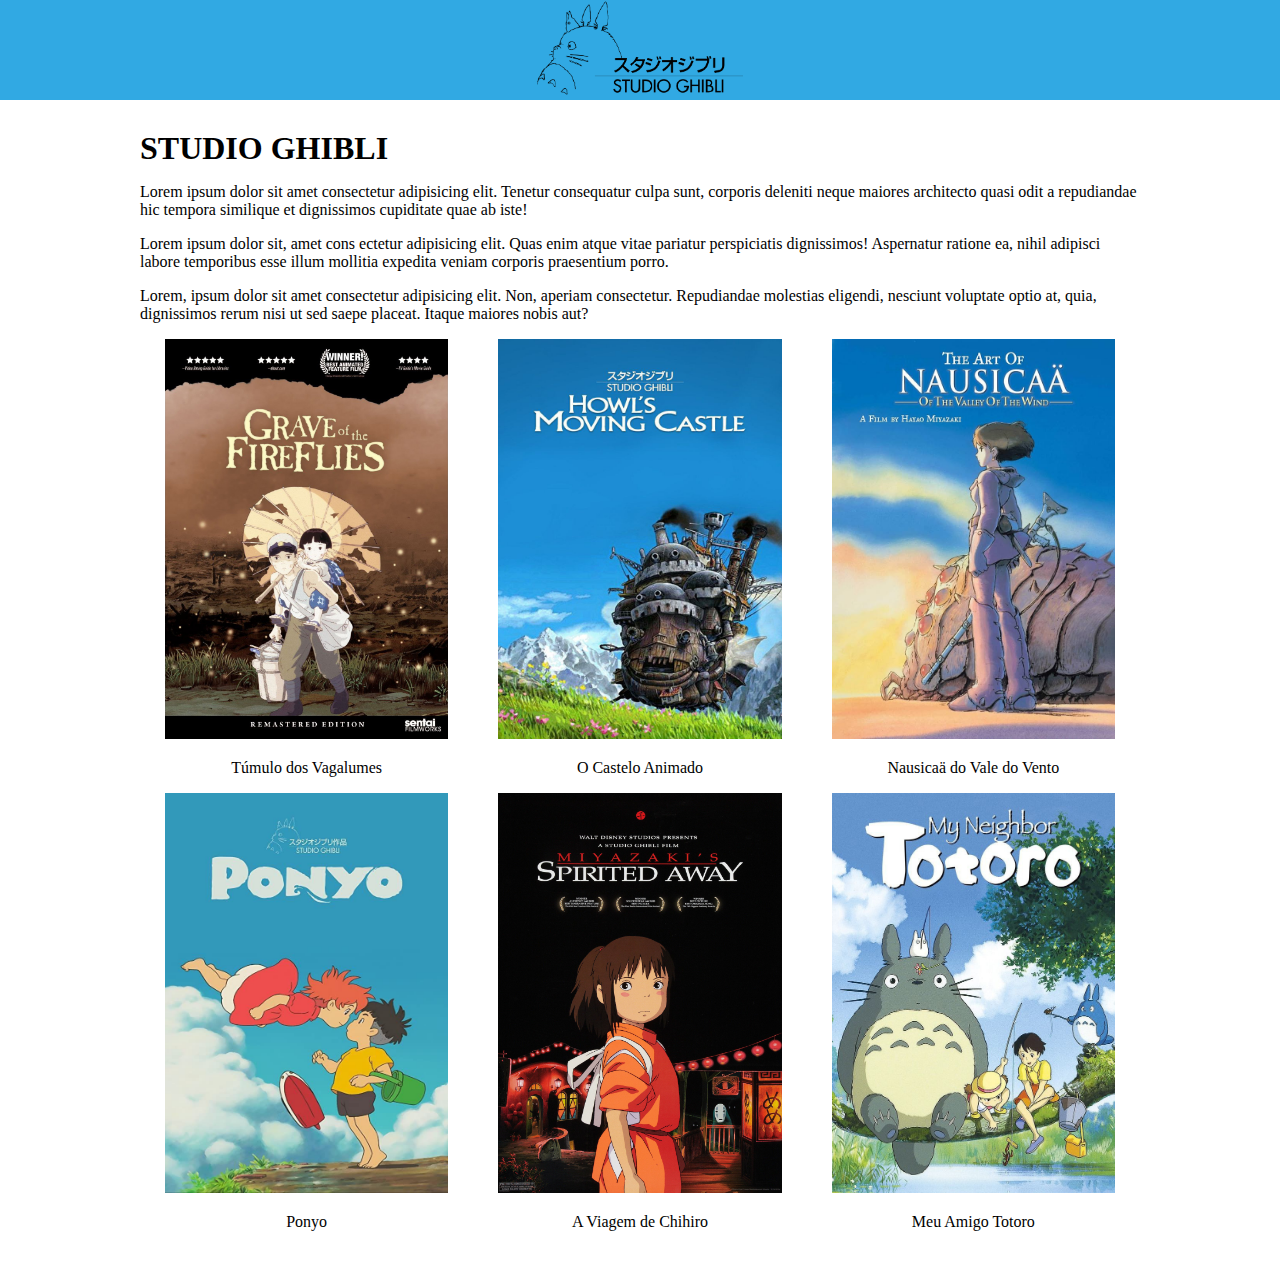
==== index.html @ 3653f4b9 "home" ====
<!DOCTYPE html>
<html lang="en">
<head>
    <meta charset="UTF-8">
    <meta name="viewport" content="width=device-width, initial-scale=1.0">
    <title>Pagina1</title>
    <link rel="stylesheet" href="./styles/index.css">
</head>
<body>

    <header>
        <img src="./images/pngwing.com.png" alt="">
    </header>
    <main>
        <article>
            <h1>STUDIO GHIBLI</h1>
            <p>
                Lorem ipsum dolor sit amet consectetur adipisicing elit. Tenetur consequatur culpa sunt, corporis deleniti neque maiores architecto quasi odit a repudiandae hic tempora similique et dignissimos cupiditate quae ab iste!
            </p>
            <p>
                Lorem ipsum dolor sit, amet cons ectetur adipisicing elit. Quas enim atque vitae pariatur perspiciatis dignissimos! Aspernatur ratione ea, nihil adipisci labore temporibus esse illum mollitia expedita veniam corporis praesentium porro.
            </p>
            <p>
                Lorem, ipsum dolor sit amet consectetur adipisicing elit. Non, aperiam consectetur. Repudiandae molestias eligendi, nesciunt voluptate optio at, quia, dignissimos rerum nisi ut sed saepe placeat. Itaque maiores nobis aut?
            </p>

            <div id="filmes">
                <div class="filme" id="1">
                    <img src="./images/filmes/Grave-of-the-Fireflies.jpg" alt="">
                    <p>Túmulo dos Vagalumes</p>
                </div>
                <div class="filme" id="2">
                    <img src="./images/filmes/Howls-Moving-Castle.jpeg" alt="">
                    <p>O Castelo Animado</p>
                    
                </div>
                <div class="filme" id="3">
                    <img src="./images/filmes/Nausicaä.jpg" alt="">
                    <p>Nausicaä do Vale do Vento</p>
                    
                </div>
                <div class="filme" id="4">
                    <img src="./images/filmes/Ponyo.jpeg" alt="">
                    <p>Ponyo</p>
                    
                </div>
                <div class="filme" id="5">
                    <img src="./images/filmes/Spirited-Away.jpg" alt="">
                    <p>A Viagem de Chihiro</p>
                    
                </div>
                <div class="filme" id="6">
                    <img src="./images/filmes/Totoro.jpeg" alt="">
                    <p>Meu Amigo Totoro</p>
                </div>
            </div>
        </article>
        <section>
            <img src="" alt="">
        </section>
    </main>
    
</body>
</html>
---- styles/index.css ----
@import url('../estilo.css');

:root {
    /* --fundo: #60A3BD; */
    --header: #31a9e3;
    --fundo: white;
    /* --header: #003566; */
}
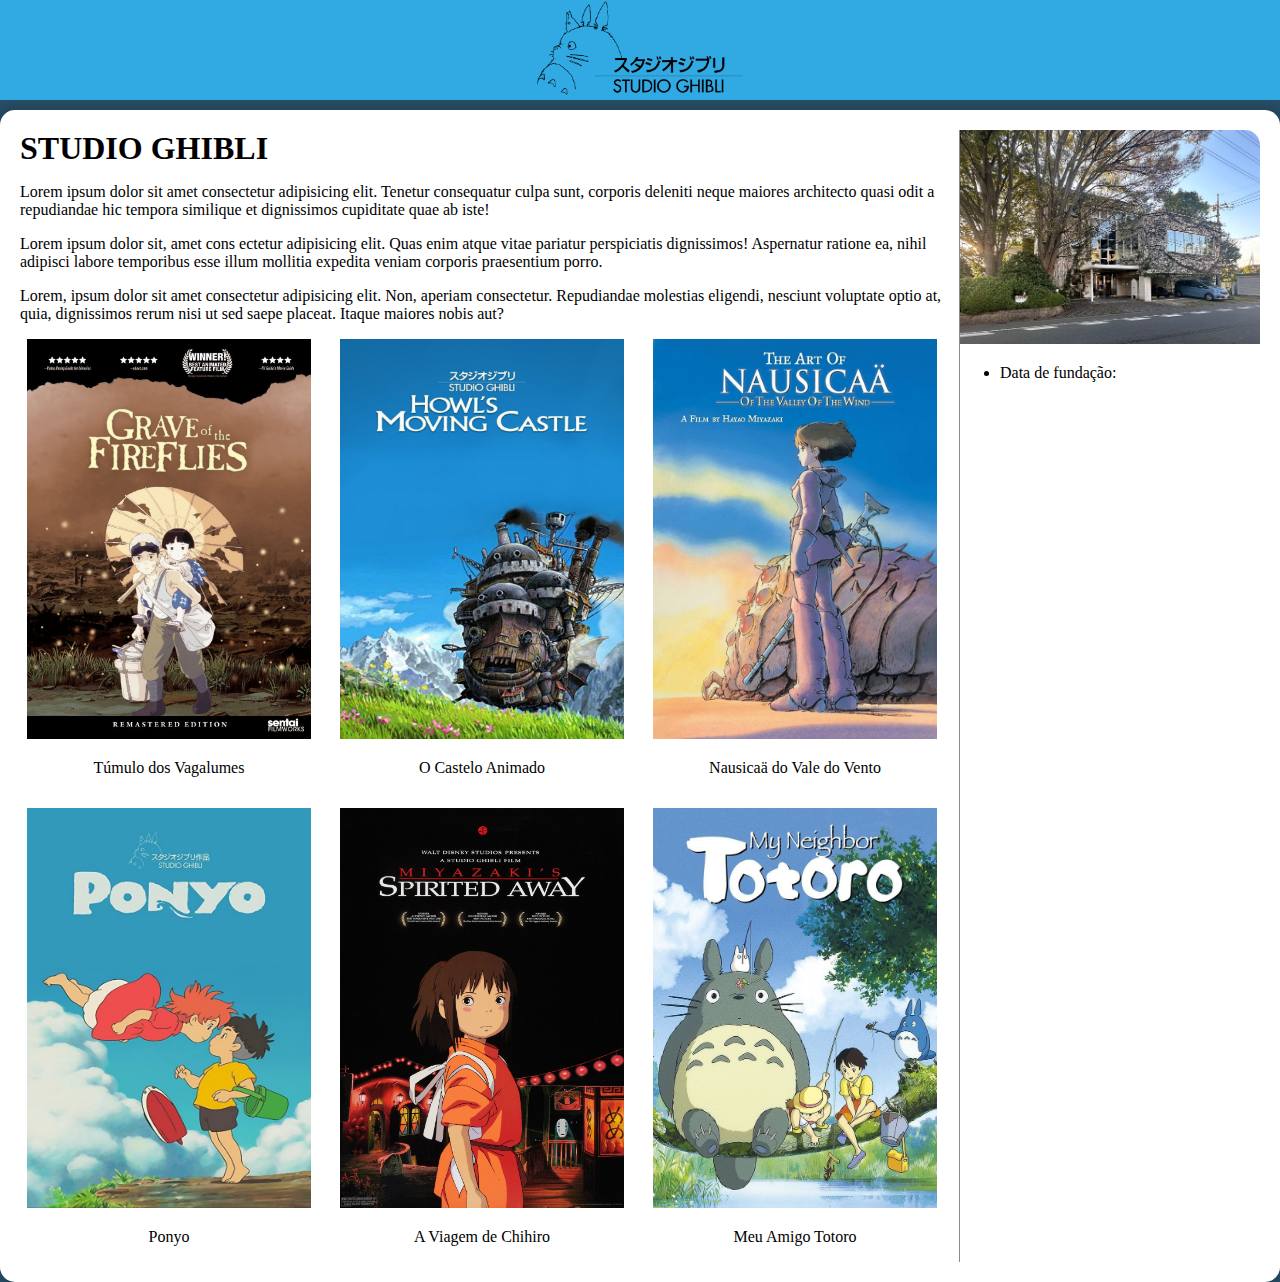
==== commit 6fa1bf4e: "home v2" ====
--- a/index.html
+++ b/index.html
@@ -56,7 +56,10 @@
             </div>
         </article>
         <section>
-            <img src="" alt="">
+            <img src="./images/Studio_Ghibli_studio_3.jpg" alt="">
+            <ul>
+                <li>Data de fundação: </li>
+            </ul>
         </section>
     </main>
     
--- a/styles/index.css
+++ b/styles/index.css
@@ -3,7 +3,7 @@
 :root {
     /* --fundo: #60A3BD; */
     --header: #31a9e3;
-    --fundo: white;
+    --fundo: #274c63;
     /* --header: #003566; */
 }
 
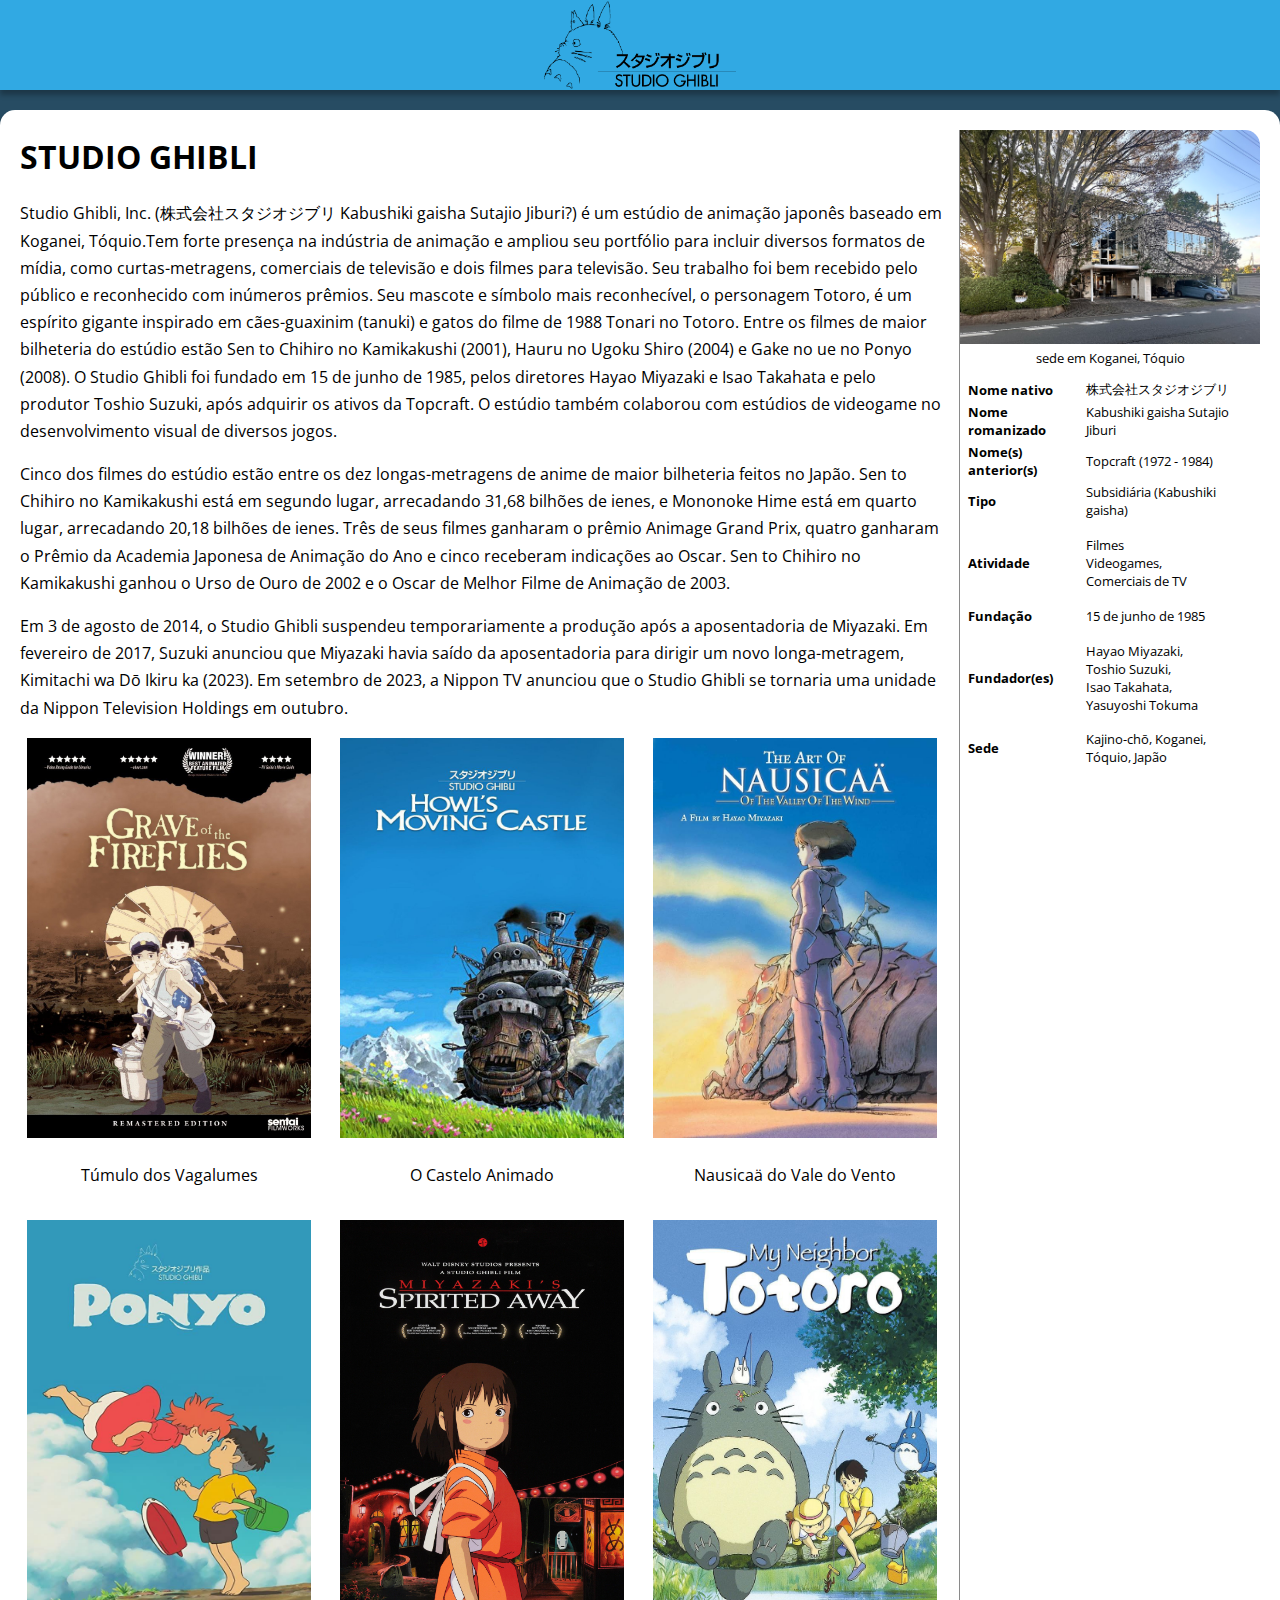
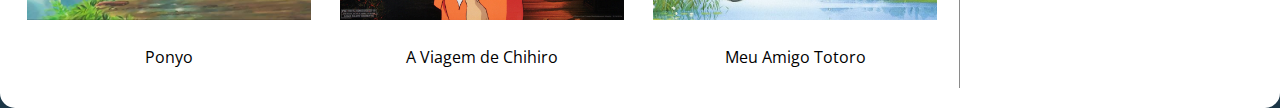
==== commit d208ccee: "novas paginas criadas e pagina principal finalizada" ====
--- a/index.html
+++ b/index.html
@@ -1,5 +1,5 @@
 <!DOCTYPE html>
-<html lang="en">
+<html lang="pt-br">
 <head>
     <meta charset="UTF-8">
     <meta name="viewport" content="width=device-width, initial-scale=1.0">
@@ -15,13 +15,13 @@
         <article>
             <h1>STUDIO GHIBLI</h1>
             <p>
-                Lorem ipsum dolor sit amet consectetur adipisicing elit. Tenetur consequatur culpa sunt, corporis deleniti neque maiores architecto quasi odit a repudiandae hic tempora similique et dignissimos cupiditate quae ab iste!
+                Studio Ghibli, Inc. (株式会社スタジオジブリ Kabushiki gaisha Sutajio Jiburi?) é um estúdio de animação japonês baseado em Koganei, Tóquio.Tem forte presença na indústria de animação e ampliou seu portfólio para incluir diversos formatos de mídia, como curtas-metragens, comerciais de televisão e dois filmes para televisão. Seu trabalho foi bem recebido pelo público e reconhecido com inúmeros prêmios. Seu mascote e símbolo mais reconhecível, o personagem Totoro, é um espírito gigante inspirado em cães-guaxinim (tanuki) e gatos do filme de 1988 Tonari no Totoro. Entre os filmes de maior bilheteria do estúdio estão Sen to Chihiro no Kamikakushi (2001), Hauru no Ugoku Shiro (2004) e Gake no ue no Ponyo (2008). O Studio Ghibli foi fundado em 15 de junho de 1985, pelos diretores Hayao Miyazaki e Isao Takahata e pelo produtor Toshio Suzuki, após adquirir os ativos da Topcraft. O estúdio também colaborou com estúdios de videogame no desenvolvimento visual de diversos jogos.
             </p>
             <p>
-                Lorem ipsum dolor sit, amet cons ectetur adipisicing elit. Quas enim atque vitae pariatur perspiciatis dignissimos! Aspernatur ratione ea, nihil adipisci labore temporibus esse illum mollitia expedita veniam corporis praesentium porro.
+                Cinco dos filmes do estúdio estão entre os dez longas-metragens de anime de maior bilheteria feitos no Japão. Sen to Chihiro no Kamikakushi está em segundo lugar, arrecadando 31,68 bilhões de ienes, e Mononoke Hime está em quarto lugar, arrecadando 20,18 bilhões de ienes. Três de seus filmes ganharam o prêmio Animage Grand Prix, quatro ganharam o Prêmio da Academia Japonesa de Animação do Ano e cinco receberam indicações ao Oscar. Sen to Chihiro no Kamikakushi ganhou o Urso de Ouro de 2002 e o Oscar de Melhor Filme de Animação de 2003. 
             </p>
             <p>
-                Lorem, ipsum dolor sit amet consectetur adipisicing elit. Non, aperiam consectetur. Repudiandae molestias eligendi, nesciunt voluptate optio at, quia, dignissimos rerum nisi ut sed saepe placeat. Itaque maiores nobis aut?
+                Em 3 de agosto de 2014, o Studio Ghibli suspendeu temporariamente a produção após a aposentadoria de Miyazaki. Em fevereiro de 2017, Suzuki anunciou que Miyazaki havia saído da aposentadoria para dirigir um novo longa-metragem, Kimitachi wa Dō Ikiru ka (2023). Em setembro de 2023, a Nippon TV anunciou que o Studio Ghibli se tornaria uma unidade da Nippon Television Holdings em outubro. 
             </p>
 
             <div id="filmes">
@@ -55,11 +55,56 @@
                 </div>
             </div>
         </article>
-        <section>
+        <section class="informacoes-adicionais">
             <img src="./images/Studio_Ghibli_studio_3.jpg" alt="">
-            <ul>
-                <li>Data de fundação: </li>
-            </ul>
+            <p>sede em Koganei, Tóquio</p>
+            <table>
+                <tr>
+                    <th>Nome nativo</th>   
+                    <td>株式会社スタジオジブリ </td>
+                </tr>
+                <tr>
+                    <th>Nome romanizado</th>
+                    <td> Kabushiki gaisha Sutajio Jiburi</td>
+                </tr>
+                <tr>
+                    <th>Nome(s) anterior(s)</th>
+                    <td>Topcraft (1972 - 1984)</td>
+                </tr>
+                <tr>
+                    <th>Tipo</th>
+                    <td>Subsidiária (Kabushiki gaisha)</td>
+                </tr>
+                <tr>
+                    <th>Atividade</th>
+                    <td> 
+                        <ul>	
+                            <li>Filmes</li>
+                            <li>Videogames,</li>
+                            <li>Comerciais de TV</li>
+                        </ul>
+                    </td>
+                </tr>
+                <tr>
+                    <th>Fundação</th>
+                    <td>15 de junho de 1985</td>
+                </tr>
+                <tr>
+                    <th>Fundador(es)</th>
+                    <td>
+                        <ul>
+                            <li>Hayao Miyazaki,</li>
+                            <li>Toshio Suzuki,</li>
+                            <li>Isao Takahata,</li>
+                            <li>Yasuyoshi Tokuma</li>
+                        </ul>
+                    </td>
+                </tr>
+                <tr>
+                    <th>Sede</th>
+                    <td>Kajino-chō, Koganei, Tóquio, Japão</td>
+                </tr>
+            </table>
         </section>
     </main>
     
--- a/styles/index.css
+++ b/styles/index.css
@@ -4,6 +4,8 @@
     /* --fundo: #60A3BD; */
     --header: #31a9e3;
     --fundo: #274c63;
+    --main: white;
+    --font-color: black;
     /* --header: #003566; */
 }
 
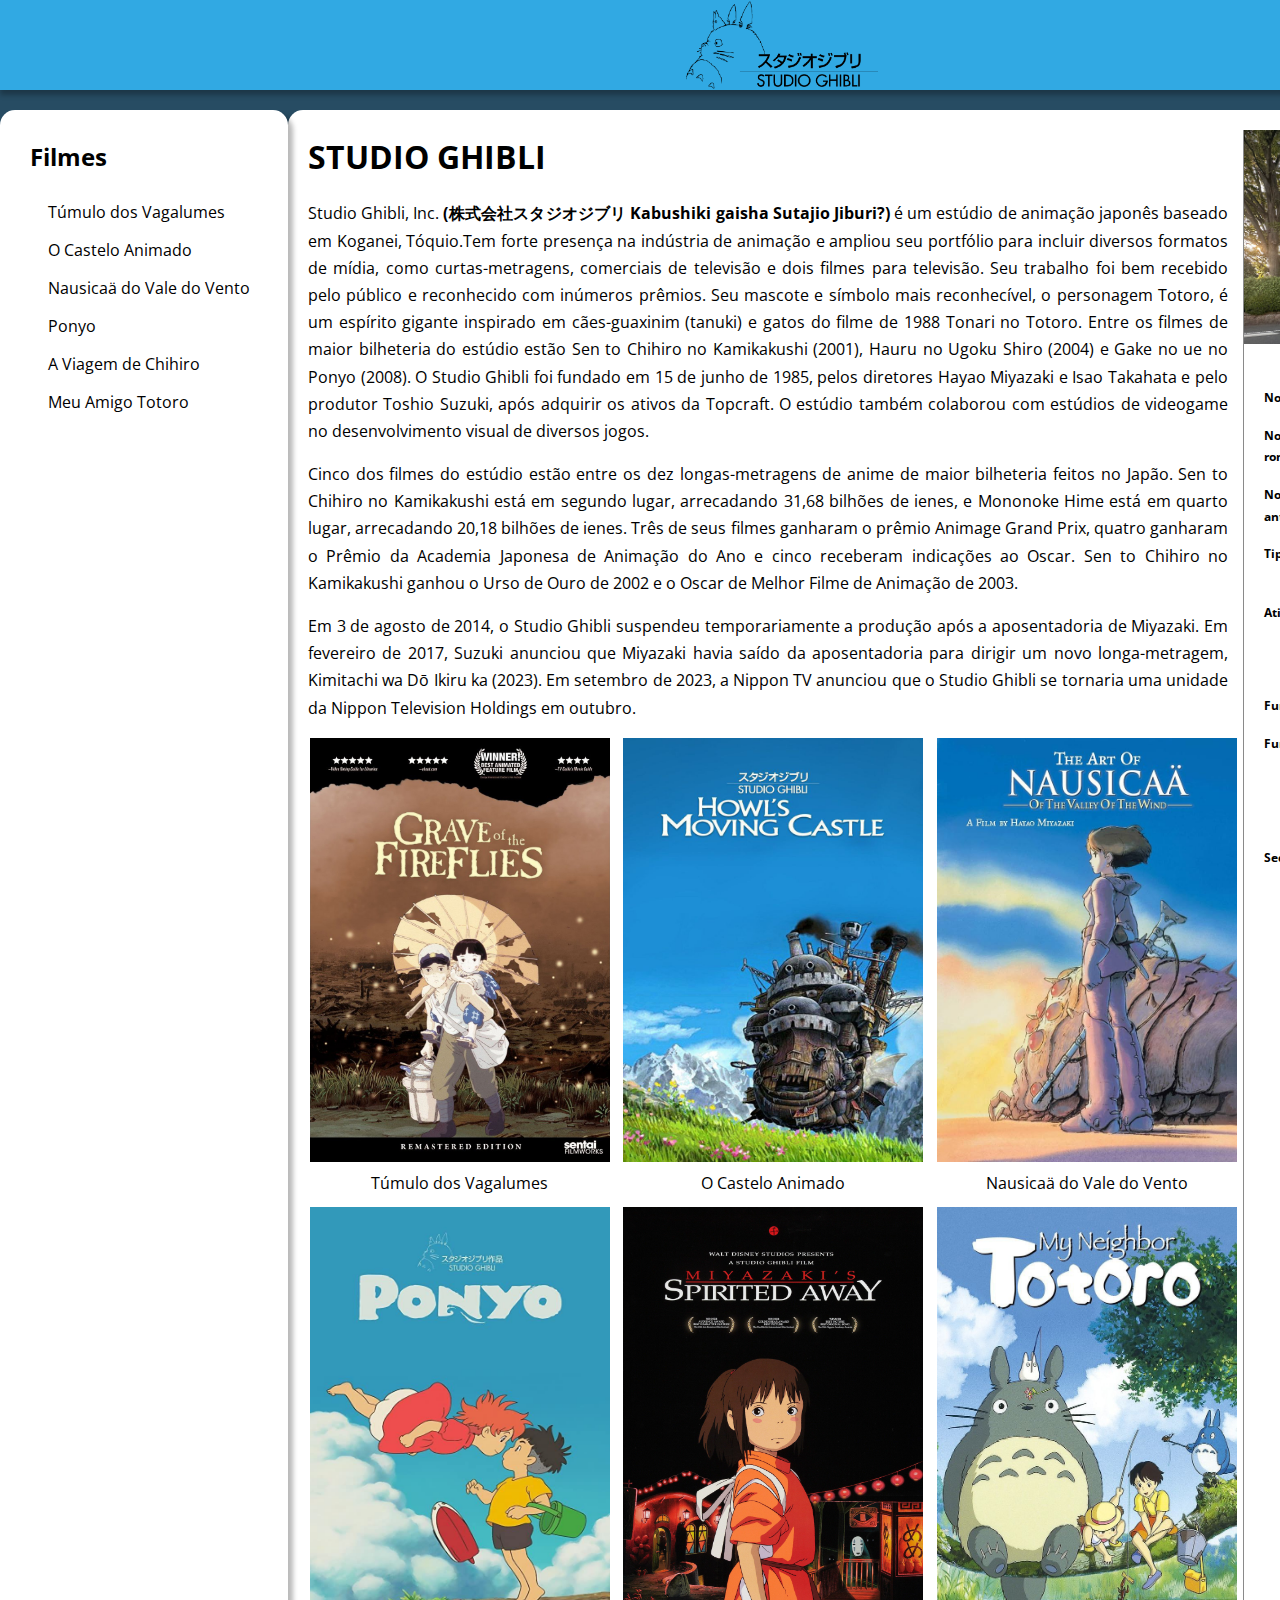
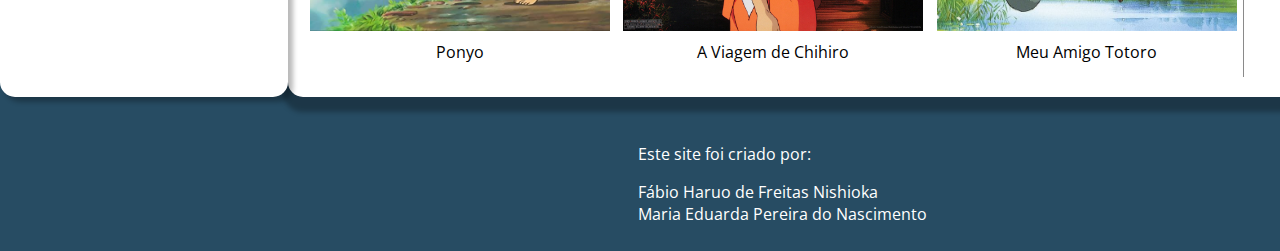
==== commit 2c8ad787: "árvore organizada e galeria adicionada" ====
--- a/index.html
+++ b/index.html
@@ -3,19 +3,31 @@
 <head>
     <meta charset="UTF-8">
     <meta name="viewport" content="width=device-width, initial-scale=1.0">
-    <title>Pagina1</title>
-    <link rel="stylesheet" href="./styles/index.css">
+    <title>Studio Ghibli</title>
+    <link rel="stylesheet" href="./src/styles/index.css">
 </head>
 <body>
-
     <header>
-        <img src="./images/pngwing.com.png" alt="">
+        <a href="./index.html">
+            <img src="./src/images/outros/logo.png" alt="">
+        </a>
     </header>
+    <nav>
+        <h2>Filmes</h2>
+        <ul>
+            <li><a href="./src/filmes/Grave-of-the-Fireflies/fireflies-grave.html">Túmulo dos Vagalumes</a></li>
+            <li><a href="./src/filmes/Howls-Moving-Castle/howls-moving-castle.html">O Castelo Animado</a></li>
+            <li><a href="./src/filmes/Nausicaä/nausicaa.html">Nausicaä do Vale do Vento</a></li>
+            <li><a href="./src/filmes/Ponyo/ponyo.html">Ponyo</a></li>
+            <li><a href="./src/filmes/Spirited-Away/chihiro.html">A Viagem de Chihiro</a></li>
+            <li><a href="./src/filmes/Totoro/totoro.html">Meu Amigo Totoro</a></li>
+        </ul>
+    </nav>
     <main>
         <article>
             <h1>STUDIO GHIBLI</h1>
             <p>
-                Studio Ghibli, Inc. (株式会社スタジオジブリ Kabushiki gaisha Sutajio Jiburi?) é um estúdio de animação japonês baseado em Koganei, Tóquio.Tem forte presença na indústria de animação e ampliou seu portfólio para incluir diversos formatos de mídia, como curtas-metragens, comerciais de televisão e dois filmes para televisão. Seu trabalho foi bem recebido pelo público e reconhecido com inúmeros prêmios. Seu mascote e símbolo mais reconhecível, o personagem Totoro, é um espírito gigante inspirado em cães-guaxinim (tanuki) e gatos do filme de 1988 Tonari no Totoro. Entre os filmes de maior bilheteria do estúdio estão Sen to Chihiro no Kamikakushi (2001), Hauru no Ugoku Shiro (2004) e Gake no ue no Ponyo (2008). O Studio Ghibli foi fundado em 15 de junho de 1985, pelos diretores Hayao Miyazaki e Isao Takahata e pelo produtor Toshio Suzuki, após adquirir os ativos da Topcraft. O estúdio também colaborou com estúdios de videogame no desenvolvimento visual de diversos jogos.
+                Studio Ghibli, Inc. <strong>(株式会社スタジオジブリ Kabushiki gaisha Sutajio Jiburi?)</strong> é um estúdio de animação japonês baseado em Koganei, Tóquio.Tem forte presença na indústria de animação e ampliou seu portfólio para incluir diversos formatos de mídia, como curtas-metragens, comerciais de televisão e dois filmes para televisão. Seu trabalho foi bem recebido pelo público e reconhecido com inúmeros prêmios. Seu mascote e símbolo mais reconhecível, o personagem Totoro, é um espírito gigante inspirado em cães-guaxinim (tanuki) e gatos do filme de 1988 Tonari no Totoro. Entre os filmes de maior bilheteria do estúdio estão Sen to Chihiro no Kamikakushi (2001), Hauru no Ugoku Shiro (2004) e Gake no ue no Ponyo (2008). O Studio Ghibli foi fundado em 15 de junho de 1985, pelos diretores Hayao Miyazaki e Isao Takahata e pelo produtor Toshio Suzuki, após adquirir os ativos da Topcraft. O estúdio também colaborou com estúdios de videogame no desenvolvimento visual de diversos jogos.
             </p>
             <p>
                 Cinco dos filmes do estúdio estão entre os dez longas-metragens de anime de maior bilheteria feitos no Japão. Sen to Chihiro no Kamikakushi está em segundo lugar, arrecadando 31,68 bilhões de ienes, e Mononoke Hime está em quarto lugar, arrecadando 20,18 bilhões de ienes. Três de seus filmes ganharam o prêmio Animage Grand Prix, quatro ganharam o Prêmio da Academia Japonesa de Animação do Ano e cinco receberam indicações ao Oscar. Sen to Chihiro no Kamikakushi ganhou o Urso de Ouro de 2002 e o Oscar de Melhor Filme de Animação de 2003. 
@@ -25,40 +37,43 @@
             </p>
 
             <div id="filmes">
-                <div class="filme" id="1">
-                    <img src="./images/filmes/Grave-of-the-Fireflies.jpg" alt="">
-                    <p>Túmulo dos Vagalumes</p>
-                </div>
-                <div class="filme" id="2">
-                    <img src="./images/filmes/Howls-Moving-Castle.jpeg" alt="">
-                    <p>O Castelo Animado</p>
-                    
-                </div>
-                <div class="filme" id="3">
-                    <img src="./images/filmes/Nausicaä.jpg" alt="">
-                    <p>Nausicaä do Vale do Vento</p>
-                    
-                </div>
-                <div class="filme" id="4">
-                    <img src="./images/filmes/Ponyo.jpeg" alt="">
-                    <p>Ponyo</p>
-                    
-                </div>
-                <div class="filme" id="5">
-                    <img src="./images/filmes/Spirited-Away.jpg" alt="">
-                    <p>A Viagem de Chihiro</p>
-                    
-                </div>
-                <div class="filme" id="6">
-                    <img src="./images/filmes/Totoro.jpeg" alt="">
-                    <p>Meu Amigo Totoro</p>
-                </div>
+
+                <a href="./src/filmes/Grave-of-the-Fireflies/fireflies-grave.html" class="filme" id="1">
+                    <img src="./src/filmes/Grave-of-the-Fireflies/cartaz.jpg" alt="">
+                    <figcaption>Túmulo dos Vagalumes</figcaption>
+                </a>
+                
+                <a href="./src/filmes/Howls-Moving-Castle/howls-moving-castle.html" class="filme" id="2">
+                    <img src="./src/filmes/Howls-Moving-Castle/cartaz.jpeg" alt="">
+                    <figcaption>O Castelo Animado</figcaption>
+                </a>
+                
+                <a href="./src/filmes/Nausicaä/nausicaa.html" class="filme" id="3">
+                    <img src="./src/filmes/Nausicaä/cartaz.jpg" alt="">
+                    <figcaption>Nausicaä do Vale do Vento</figcaption>
+                </a>
+                
+                <a href="./src/filmes/Ponyo/ponyo.html" class="filme" id="4">
+                    <img src="./src/filmes/Ponyo/cartaz.jpeg" alt="">
+                    <figcaption>Ponyo</figcaption>
+                </a>
+                
+                <a href="./src/filmes/Spirited-Away/chihiro.html" class="filme" id="5">
+                    <img src="./src/filmes/Spirited-Away/cartaz.jpg" alt="">
+                    <figcaption>A Viagem de Chihiro</figcaption>
+                </a>
+                
+                <a href="./src/filmes/Totoro/totoro.html" class="filme" id="6">
+                    <img src="./src/filmes/Totoro/cartaz.jpeg" alt="">
+                    <figcaption>Meu Amigo Totoro</figcaption>
+                </a>
+                
             </div>
         </article>
         <section class="informacoes-adicionais">
-            <img src="./images/Studio_Ghibli_studio_3.jpg" alt="">
-            <p>sede em Koganei, Tóquio</p>
-            <table>
+            <img src="./src/images/outros/foto-studio.jpg" alt="">
+            <figcaption>sede em Koganei, Tóquio</figcaption>
+            <table cellpadding="3">
                 <tr>
                     <th>Nome nativo</th>   
                     <td>株式会社スタジオジブリ </td>
@@ -107,6 +122,12 @@
             </table>
         </section>
     </main>
-    
+    <footer>
+        <p>Este site foi criado por:</p>
+        <ul>
+            <li>Fábio Haruo de Freitas Nishioka</li>
+            <li>Maria Eduarda Pereira do Nascimento</li>
+        </ul>
+    </footer>
 </body>
 </html>--- a/src/styles/index.css
+++ b/src/styles/index.css
@@ -0,0 +1,12 @@
+@import url('../../estilo.css');
+
+:root {
+    /* --fundo: #60A3BD; */
+    --header: #31a9e3;
+    --fundo: #274c63;
+    --main: white;
+    --font-color: black;
+    --bg-img: none;
+    /* --header: #003566; */
+}
+
